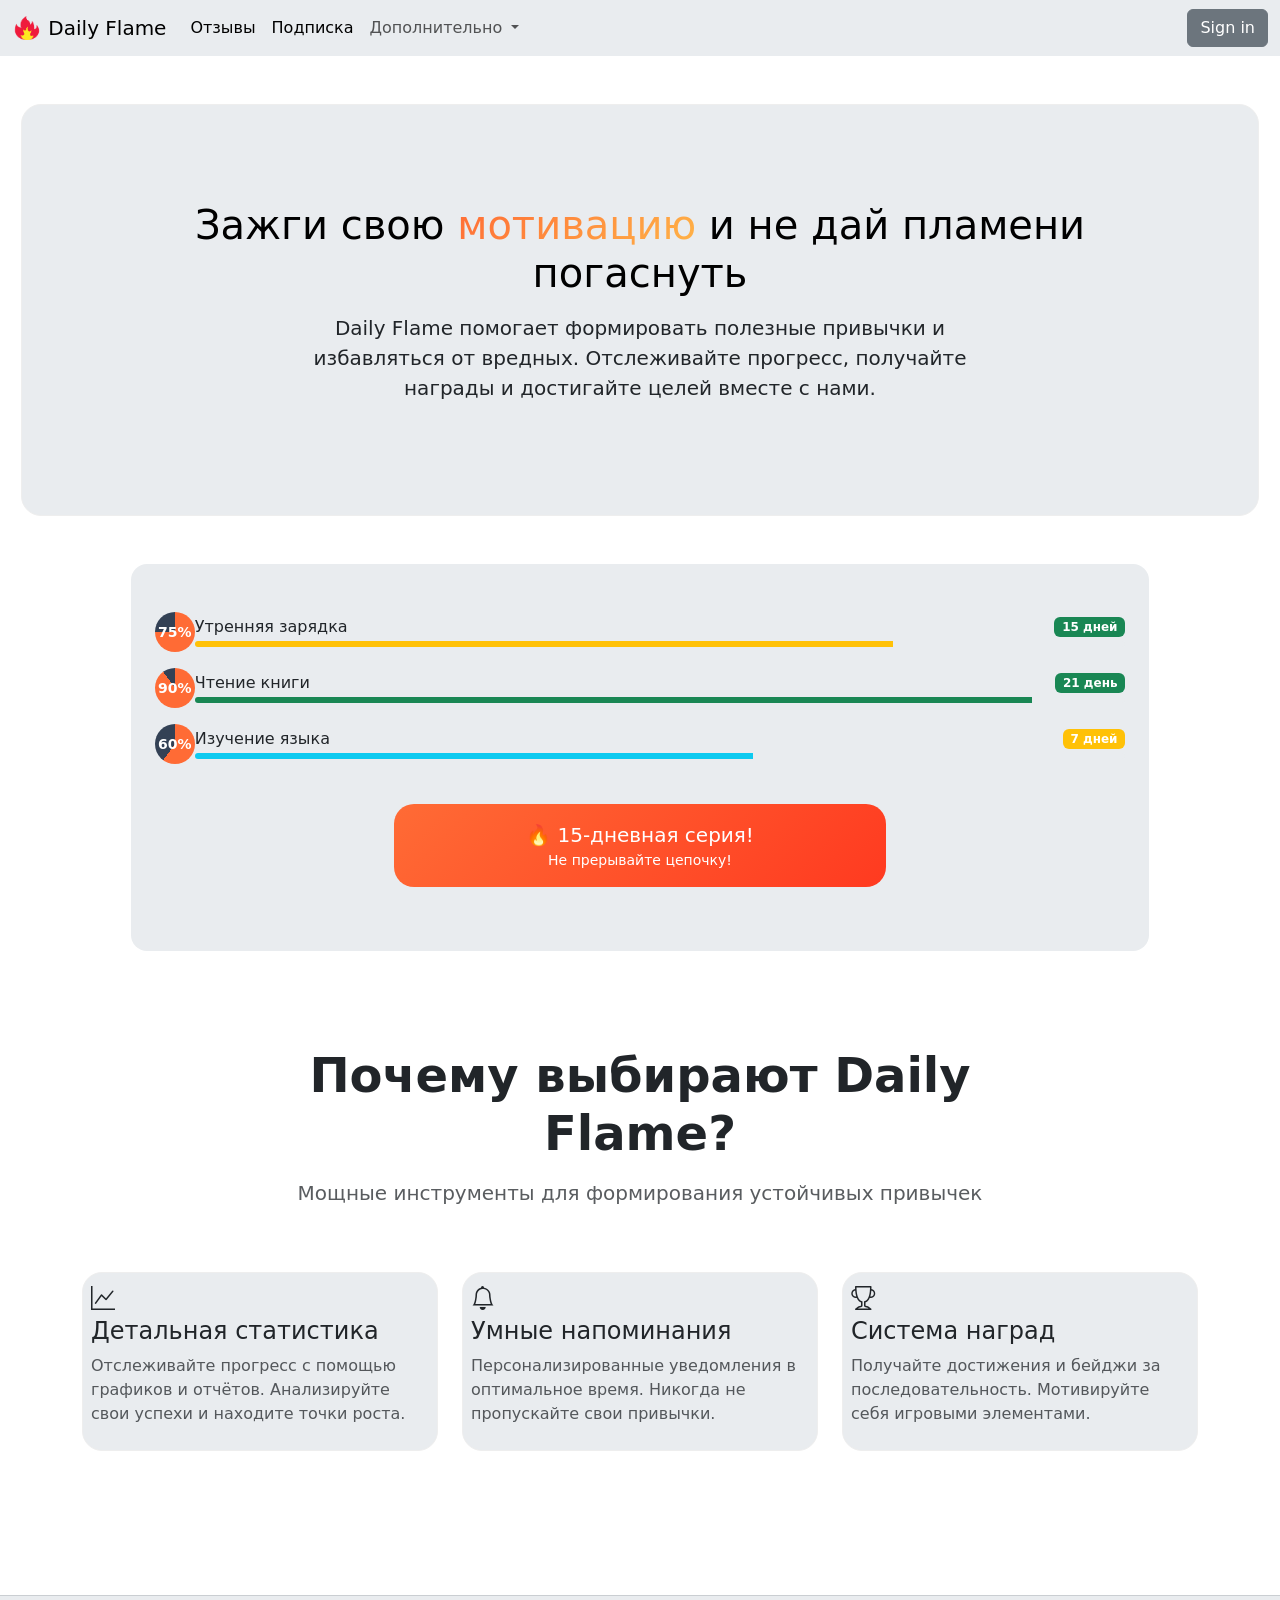
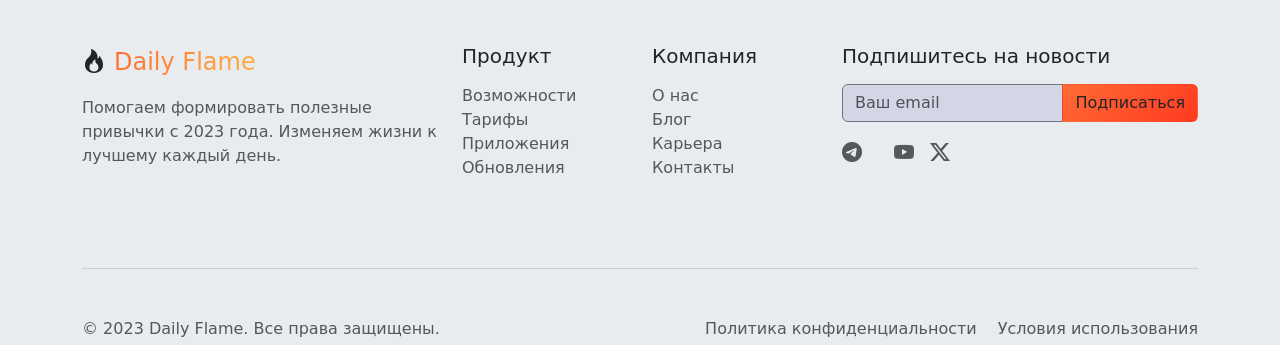
==== index.html @ 368c9c00 "the seventh practice" ====
<!DOCTYPE html>
<html lang="ru">
	<head>
		<meta charset="UTF-8">
		<meta name="viewport" content="width=device-width, initial-scale=1.0">
		<link rel="icon" href="/home/alexander/Pictures/flameflame.ico" type="image/x-icon">
		<link href="https://cdn.jsdelivr.net/npm/bootstrap@5.3.8/dist/css/bootstrap.min.css" rel="stylesheet" 
		 	integrity="sha384-sRIl4kxILFvY47J16cr9ZwB07vP4J8+LH7qKQnuqkuIAvNWLzeN8tE5YBujZqJLB" crossorigin="anonymous">
		<link rel="stylesheet" href="styles/style.css">
		<link rel="stylesheet" href="https://cdn.jsdelivr.net/npm/bootstrap-icons@1.13.1/font/bootstrap-icons.min.css">
		<title>Daily Flame</title>
	</head>
	<body>
		<header class="sticky-top">
			<nav class="navbar navbar-expand-lg bg-body-secondary">
				<div class="container-fluid">
    					<a class="navbar-brand" href="#">
						<img src="assets/icons/flameflame.png" alt="Logo" 
							width="30" height="24" class="d-inline-block align-text-top">
						Daily Flame
					</a>
    					<button class="navbar-toggler" type="button" data-bs-toggle="collapse" 
						data-bs-target="#navbarSupportedContent" aria-controls="navbarSupportedContent" 
						aria-expanded="false" aria-label="Toggle navigation">
      						<span class="navbar-toggler-icon"></span>
    					</button>
    					<div class="collapse navbar-collapse" id="navbarSupportedContent">
      						<ul class="navbar-nav me-auto mb-2 mb-lg-0">
        						<li class="nav-item">
          							<a class="nav-link active" aria-current="page" href="#">Отзывы</a>
        						</li>
							<li class="nav-item">
                                                                <a class="nav-link active" aria-current="page" href="#">Подписка</a>
                                                        </li>
        						<li class="nav-item dropdown">
          							<a class="nav-link dropdown-toggle" href="#" role="button" 
									data-bs-toggle="dropdown" aria-expanded="false">
            								Дополнительно
          							</a>

          							<ul class="dropdown-menu">
									<li><a class="dropdown-item" href="#">FAQ</a></li>
            								<li><a class="dropdown-item" href="pages/about-a-project.html">О проекте</a></li>
									<li><a class="dropdown-item" href="#">Наши контакты</a></li>
            								<li><hr class="dropdown-divider"></li>
            								<li><a class="dropdown-item text-danger" href="#">Отправить отчёт об ошибке</a></li>
          							</ul>
        						</li>
      						</ul>
						<a href="pages/sign-in.html" class="btn btn-secondary" type="button">Sign in</a>
    					</div>
  				</div>
			</nav>
		</header>
		<main>
			<div class="my-5 d-flex justify-content-center" id="logo-motive"> 
				<div class="p-5 px-20 text-center border-1 bg-body-secondary feature-card" id="logo-motive-card"> 
					<div class="container py-5"> 
						<h1 class="text-body-emphasis">
							<p>Зажги свою <span class="flame-gradient-text">мотивацию</span> 
								и не дай пламени погаснуть
							</p>
						</h1> 
						<p class="col-lg-8 mx-auto lead">
							 Daily Flame помогает формировать полезные привычки и избавляться от вредных. 
							 Отслеживайте прогресс, получайте награды и достигайте целей вместе с нами.
						</p> 
					</div> 
				</div> 
			</div>
			<div class="container col-xl-10 col-xxl-8 px-4"> 
				<div class="bg-body-secondary rounded-4 px-4 align-items-center g-lg-5 py-5"> 
					<div class="d-flex align-items-center mb-3">
						<div class="progress-circle progress-75">
							<span class="small fw-bold">75%</span>
						</div>
                                		<div class="flex-grow-1">
                                    			<div class="d-flex justify-content-between">
                                        			<h6 class="mb-0">Утренняя зарядка</h6>
                                        			<span class="badge bg-success">15 дней</span>
                                    			</div>
                                    			<div class="progress mt-1" style="height: 6px;">
                                        			<div class="progress-bar bg-warning" style="width: 75%"></div>
                                    			</div>
                                		</div>
                            		</div>

                            		<div class="d-flex align-items-center mb-3">
                                		<div class="progress-circle progress-90">
                                    			<span class="small fw-bold">90%</span>
                                		</div>
                                		<div class="flex-grow-1">
                                    			<div class="d-flex justify-content-between">
                                        			<h6 class="mb-0">Чтение книги</h6>
                                        			<span class="badge bg-success">21 день</span>
                                    			</div>
                                    			<div class="progress mt-1" style="height: 6px;">
                                        			<div class="progress-bar bg-success" style="width: 90%"></div>
                                    			</div>
                                		</div>
                            		</div>

                            		<div class="d-flex align-items-center mb-3">
                                		<div class="progress-circle progress-60">
                                    			<span class="small fw-bold">60%</span>
                                		</div>
                                		<div class="flex-grow-1">
                                    			<div class="d-flex justify-content-between">
                                        			<h6 class="mb-0">Изучение языка</h6>
                                        			<span class="badge bg-warning">7 дней</span>
                                    			</div>
                                    			<div class="progress mt-1" style="height: 6px;">
                                        			<div class="progress-bar bg-info" style="width: 60%"></div>
                                    			</div>
                                		</div>
                            		</div>
                            		<div class="text-center mt-4 py-3 d-flex justify-content-center">
                                		<a class="stats-card p-3 row border-0 text-decoration-none" id="button-strike" href="#">
                                    			<span class="mb-0 h5-class">🔥 15-дневная серия!</span>
                                    			<small>Не прерывайте цепочку!</small>
                                		</a>
                            		</div>
				</div> 
			</div>
			<section id="features" class="py-5">
        			<div class="container py-5">
            				<div class="row mb-5">
                				<div class="col-lg-8 mx-auto text-center">
                    					<h2 class="display-5 fw-bold mb-3">
								Почему выбирают Daily Flame?
							</h2>
                    					<p class="lead text-muted">
								Мощные инструменты для формирования устойчивых привычек
							</p>
                				</div>
            				</div>
					<div class="row g-4">
                				<div class="col-md-4">
                    					<div class="feature-card bg-body-secondary" id="chart-card">
                        					<div class="feature-icon">
                            						<i class="bi bi-graph-up fs-4"></i>
                        					</div>
                        					<h4>Детальная статистика</h4>
                        					<p class="text-muted">
									Отслеживайте прогресс с помощью графиков и отчётов. 
									Анализируйте свои успехи и находите точки роста.
								</p>
                    					</div>
                				</div>
                				<div class="col-md-4">
                    					<div class="feature-card bg-body-secondary" id="notif-card">
                        					<div class="feature-icon">
                            						<i class="bi bi-bell fs-4"></i>
                        					</div>
                        					<h4>Умные напоминания</h4>
                        					<p class="text-muted">
									Персонализированные уведомления в оптимальное время. 
									Никогда не пропускайте свои привычки.
								</p>
                    					</div>
                				</div>
                				<div class="col-md-4">
                    					<div class="feature-card bg-body-secondary" id="reward-card">
                        					<div class="feature-icon">
                            						<i class="bi bi-trophy fs-4"></i>
                        					</div>
                        					<h4>Система наград</h4>
                        					<p class="text-muted">
									Получайте достижения и бейджи за последовательность. 
									Мотивируйте себя игровыми элементами.
								</p>
                    					</div>
                				</div>
            				</div>
        			</div>
    			</section>
			<footer class="footer bg-body-secondary">
				<hr class="border-secondary my-5">
        			<div class="container bg-body-secondary">
            				<div class="row">
                				<div class="col-lg-4 mb-4">
                    					<a class="navbar-brand d-flex align-items-center mb-3" href="#">
                        					<div class="feature-icon me-2">
                            						<i class="bi bi-fire fs-4"></i>
                        					</div>
                        					<span class="h4 mb-0 flame-gradient-text">Daily Flame</span>
                    					</a>
                    					<p class="text-muted">
								Помогаем формировать полезные привычки с 2023 года. 
								Изменяем жизни к лучшему каждый день.
							</p>
                				</div>
                				<div class="col-lg-2 col-md-4 mb-4">
                    					<h5 class="mb-3">Продукт</h5>
                    					<ul class="list-unstyled">
                        					<li>
									<a href="#" class="text-decoration-none text-muted">
										Возможности
									</a>
								</li>
                        					<li>
									<a href="#" class="text-decoration-none text-muted">
										Тарифы
									</a>
								</li>
                        					<li>
									<a href="#" class="text-decoration-none text-muted">
										Приложения
									</a>
								</li>
                        					<li>
									<a href="#" class="text-decoration-none text-muted">
										Обновления
									</a>
								</li>
                    					</ul>
                				</div>
                				<div class="col-lg-2 col-md-4 mb-4">
                    					<h5 class="mb-3">Компания</h5>
                    					<ul class="list-unstyled">
                        					<li>
									<a href="#" class="text-decoration-none text-muted">
										О нас
									</a>
								</li>
                        					<li>
									<a href="#" class="text-decoration-none text-muted">
										Блог
									</a>
								</li>
                        					<li>
									<a href="#" class="text-decoration-none text-muted">
										Карьера
									</a>
								</li>
                        					<li>
									<a href="#" class="text-decoration-none text-muted">
										Контакты
									</a>
								</li>
                    					</ul>
                				</div>
                				<div class="col-lg-4 col-md-4 mb-4">
                    					<h5 class="mb-3">Подпишитесь на новости</h5>
                    					<div class="input-group mb-3">
                        					<input type="email" class="form-control bg-color-lightgray border-secondary" 
									placeholder="Ваш email">
                        					<button class="btn linear-gradient-flame" type="button">
									Подписаться
								</button>
                    					</div>
                    					<div class="d-flex gap-3">
                        					<a href="#" class="text-muted">
									<i class="bi bi-telegram fs-5"></i>
								</a>
                        					<a href="#" class="text-muted">
									<i class="bi bi-vk fs-5"></i>
								</a>
                        					<a href="#" class="text-muted">
									<i class="bi bi-youtube fs-5"></i>
								</a>
                        					<a href="#" class="text-muted">
									<i class="bi bi-twitter-x fs-5"></i>
								</a>
                    					</div>
                				</div>
            				</div>
            				<hr class="border-secondary my-5">
            				<div class="row pb-1">
                				<div class="col-md-6 text-muted">
                    					© 2023 Daily Flame. Все права защищены.
                				</div>
                				<div class="col-md-6 text-end text-muted">
                    					<a href="#" class="text-decoration-none text-muted me-3">
								Политика конфиденциальности
							</a>
                    					<a href="#" class="text-decoration-none text-muted">
								Условия использования
							</a>
                				</div>
            				</div>
        			</div>
    			</footer>

		</main>
		<script src="https://cdn.jsdelivr.net/npm/bootstrap@5.3.8/dist/js/bootstrap.bundle.min.js" 
			integrity="sha384-FKyoEForCGlyvwx9Hj09JcYn3nv7wiPVlz7YYwJrWVcXK/BmnVDxM+D2scQbITxI" crossorigin="anonymous">
		</script>
	</body>
</html>
---- styles/style.css ----
:root {
	--flame-orange: #FF6B35;
	--flame-red: #FF3A20;
	--flame-yellow: #FFB347;
	--bg-dark: #0f172a;
	--bg-card: #1e293b;
	--primary-color: #4361ee;
	--secondary-color: #3a0ca3;
	--accent-color: #7209b7;
	--dark-bg: #121212;
	--card-bg: #1e1e1e;
	--text-light: #f8f9fa;
	--text-muted: #adb5bd;
}

* {
        margin: 0;
        padding: 0px;
        box-sizing: border-box;
}

.flame-gradient-text {
	background: linear-gradient(135deg, var(--flame-orange), var(--flame-yellow));
	color: transparent;
	background-clip: text;
}

.b-divider {
    width: 100%;
    height: 3rem;
    background-color: #0000001a;
    border: solid rgba(0, 0, 0, .15);
    border-width: 1px 0;
    box-shadow: inset 0 .5em 1.5em #0000001a, 
    		inset 0 .125em .5em #000000;
}

.progress-90 {
	background: conic-gradient(var(--flame-orange) 90%, #334155 0);
}

.progress-60 {
	background: conic-gradient(var(--flame-orange) 60%, #334155 0);
}

.progress-75 {
	background: conic-gradient(var(--flame-orange) 75%, #334155 0);
}

.progress-circle {
	border-radius: 50%;
	width: 40px;
	height: 40px;
	color: white;
	display: flex;
	align-items: center;
	justify-content: center;
}

.stats-card {
	background: linear-gradient(135deg, var(--flame-orange), var(--flame-red));
        color: white;
        border-radius: 20px;
        padding: 40px;
        text-align: center;
}

.linear-gradient-flame {
	background: linear-gradient(135deg, var(--flame-orange), var(--flame-red));
}

.h5-class {
	font-size: 1.25em;
}

.bg-color-gray {
	background: #9F9FA9;
}

.bg-color-lightgray {
	background: #D2D6E5;
}

.feature-card {
	padding: 8px 8px;
	border: 1px solid #eee;
	border-radius: 20px;
}

.hr-card-line {
	background: #D2D6E5;
	border-radius: 50%;
	height: 3px;
}

.px-20 {
	padding: 20px 0;
}

#logo-motive:hover {
	transform: translateY(-10px) scale(1.02);
	transition: 1s;
}

#logo-motive-card:hover {
	border-color: var(--flame-orange);
}

#charts-container:hover {
	border-color: var(--flame-red));
}

#charts-container-round:hover {
	transform: translateY(-10px) scale(1.02);
	transition: 1s;
        border-color: var(--flame-red));
}

#button-strike:hover {
	border: 1px;
	transform: translateY(-10px) scale(1.02);
        transition: 1s;
}

#chart-card:hover {
	transform: translateY(-10px) scale(1.02);
        transition: 1s;
	border-color: var(--flame-orange);
}

#notif-card:hover {
	transform: translateY(-10px) scale(1.02);
        transition: 1s;
        border-color: var(--flame-orange);
}

#reward-card:hover {
	transform: translateY(-10px) scale(1.02);
        transition: 1s;
        border-color: var(--flame-orange);
}
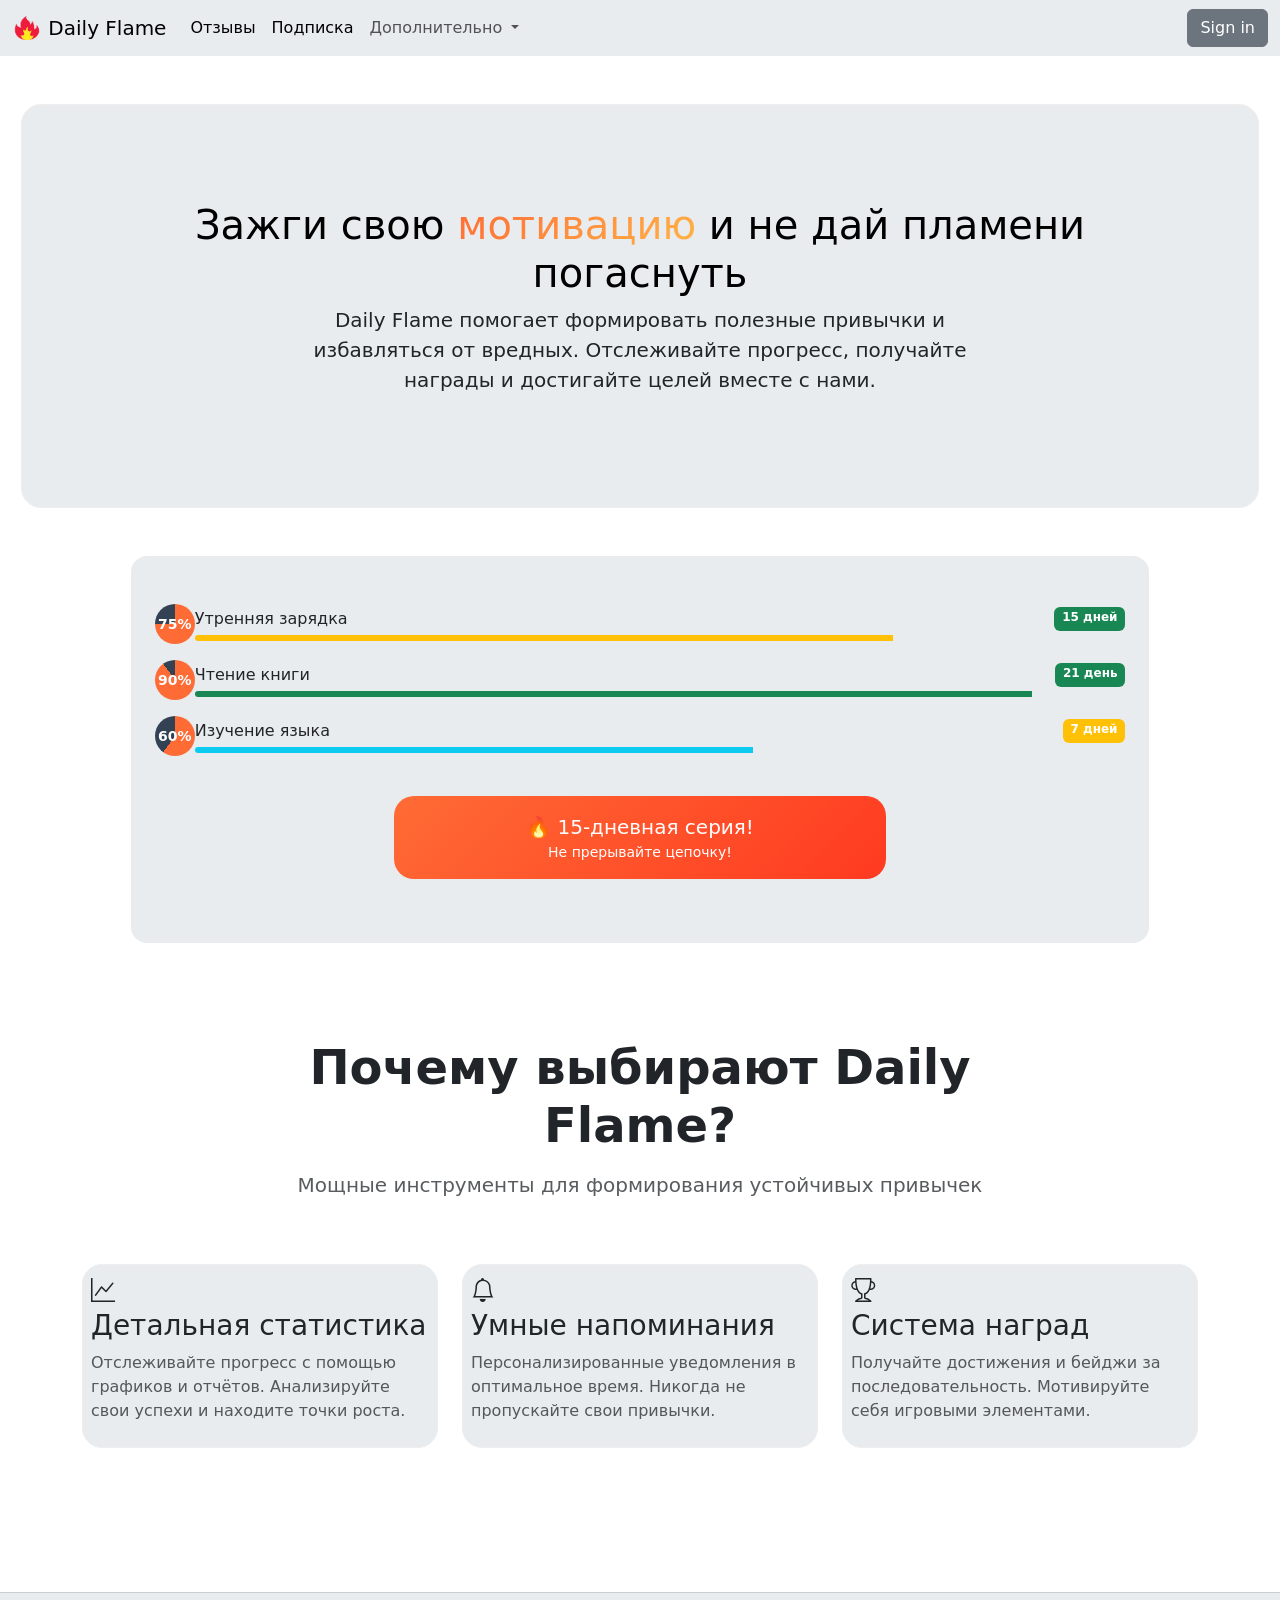
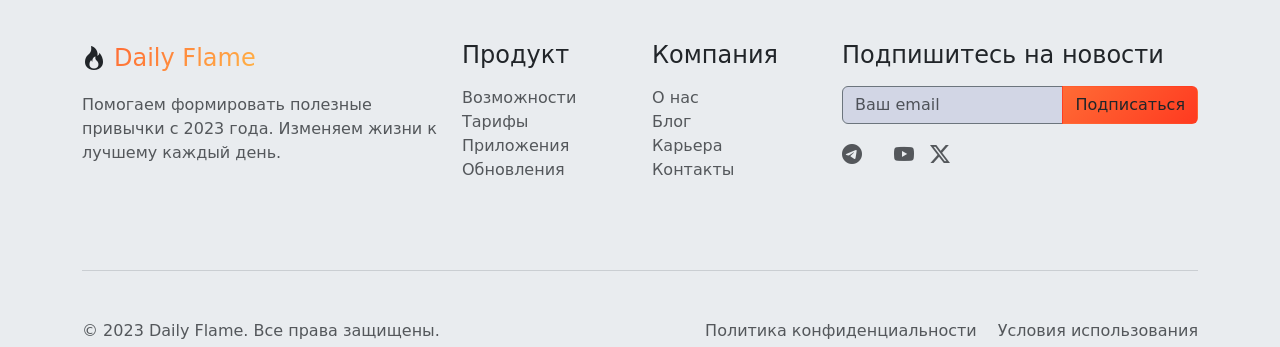
==== commit 6ff9142c: "fixed some html bugs" ====
--- a/index.html
+++ b/index.html
@@ -47,7 +47,7 @@
           							</ul>
         						</li>
       						</ul>
-						<a href="pages/sign-in.html" class="btn btn-secondary" type="button">Sign in</a>
+						<a href="pages/sign-in.html" class="btn btn-secondary">Sign in</a>
     					</div>
   				</div>
 			</nav>
@@ -57,9 +57,8 @@
 				<div class="p-5 px-20 text-center border-1 bg-body-secondary feature-card" id="logo-motive-card"> 
 					<div class="container py-5"> 
 						<h1 class="text-body-emphasis">
-							<p>Зажги свою <span class="flame-gradient-text">мотивацию</span> 
+							Зажги свою <span class="flame-gradient-text">мотивацию</span> 
 								и не дай пламени погаснуть
-							</p>
 						</h1> 
 						<p class="col-lg-8 mx-auto lead">
 							 Daily Flame помогает формировать полезные привычки и избавляться от вредных. 
@@ -76,7 +75,7 @@
 						</div>
                                 		<div class="flex-grow-1">
                                     			<div class="d-flex justify-content-between">
-                                        			<h6 class="mb-0">Утренняя зарядка</h6>
+                                        			<p class="mb-0">Утренняя зарядка</p>
                                         			<span class="badge bg-success">15 дней</span>
                                     			</div>
                                     			<div class="progress mt-1" style="height: 6px;">
@@ -91,7 +90,7 @@
                                 		</div>
                                 		<div class="flex-grow-1">
                                     			<div class="d-flex justify-content-between">
-                                        			<h6 class="mb-0">Чтение книги</h6>
+                                        			<p class="mb-0">Чтение книги</p>
                                         			<span class="badge bg-success">21 день</span>
                                     			</div>
                                     			<div class="progress mt-1" style="height: 6px;">
@@ -106,7 +105,7 @@
                                 		</div>
                                 		<div class="flex-grow-1">
                                     			<div class="d-flex justify-content-between">
-                                        			<h6 class="mb-0">Изучение языка</h6>
+                                        			<p class="mb-0">Изучение языка</p>
                                         			<span class="badge bg-warning">7 дней</span>
                                     			</div>
                                     			<div class="progress mt-1" style="height: 6px;">
@@ -140,7 +139,7 @@
                         					<div class="feature-icon">
                             						<i class="bi bi-graph-up fs-4"></i>
                         					</div>
-                        					<h4>Детальная статистика</h4>
+                        					<h3>Детальная статистика</h3>
                         					<p class="text-muted">
 									Отслеживайте прогресс с помощью графиков и отчётов. 
 									Анализируйте свои успехи и находите точки роста.
@@ -152,7 +151,7 @@
                         					<div class="feature-icon">
                             						<i class="bi bi-bell fs-4"></i>
                         					</div>
-                        					<h4>Умные напоминания</h4>
+                        					<h3>Умные напоминания</h3>
                         					<p class="text-muted">
 									Персонализированные уведомления в оптимальное время. 
 									Никогда не пропускайте свои привычки.
@@ -164,7 +163,7 @@
                         					<div class="feature-icon">
                             						<i class="bi bi-trophy fs-4"></i>
                         					</div>
-                        					<h4>Система наград</h4>
+                        					<h3>Система наград</h3>
                         					<p class="text-muted">
 									Получайте достижения и бейджи за последовательность. 
 									Мотивируйте себя игровыми элементами.
@@ -191,7 +190,7 @@
 							</p>
                 				</div>
                 				<div class="col-lg-2 col-md-4 mb-4">
-                    					<h5 class="mb-3">Продукт</h5>
+                    					<h4 class="mb-3">Продукт</h4>
                     					<ul class="list-unstyled">
                         					<li>
 									<a href="#" class="text-decoration-none text-muted">
@@ -216,7 +215,7 @@
                     					</ul>
                 				</div>
                 				<div class="col-lg-2 col-md-4 mb-4">
-                    					<h5 class="mb-3">Компания</h5>
+                    					<h4 class="mb-3">Компания</h4>
                     					<ul class="list-unstyled">
                         					<li>
 									<a href="#" class="text-decoration-none text-muted">
@@ -241,7 +240,7 @@
                     					</ul>
                 				</div>
                 				<div class="col-lg-4 col-md-4 mb-4">
-                    					<h5 class="mb-3">Подпишитесь на новости</h5>
+                    					<h4 class="mb-3">Подпишитесь на новости</h4>
                     					<div class="input-group mb-3">
                         					<input type="email" class="form-control bg-color-lightgray border-secondary" 
 									placeholder="Ваш email">
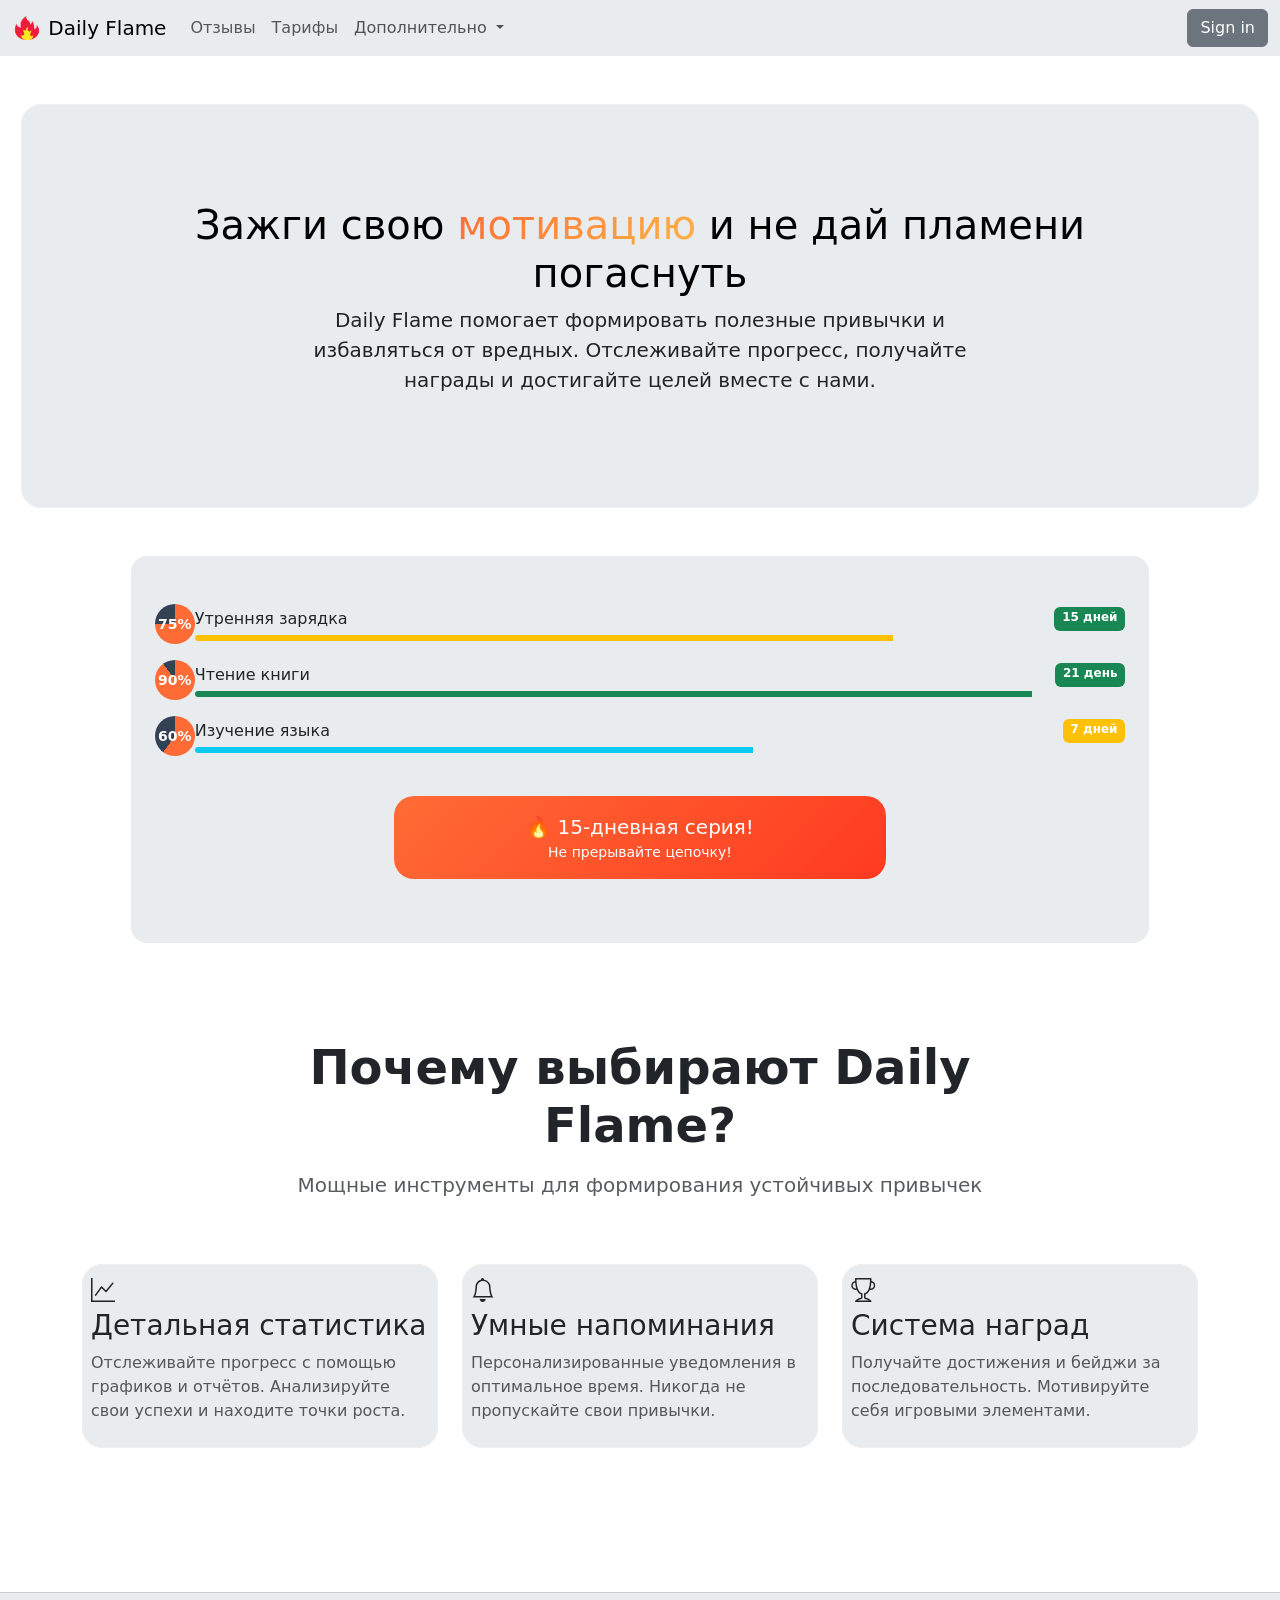
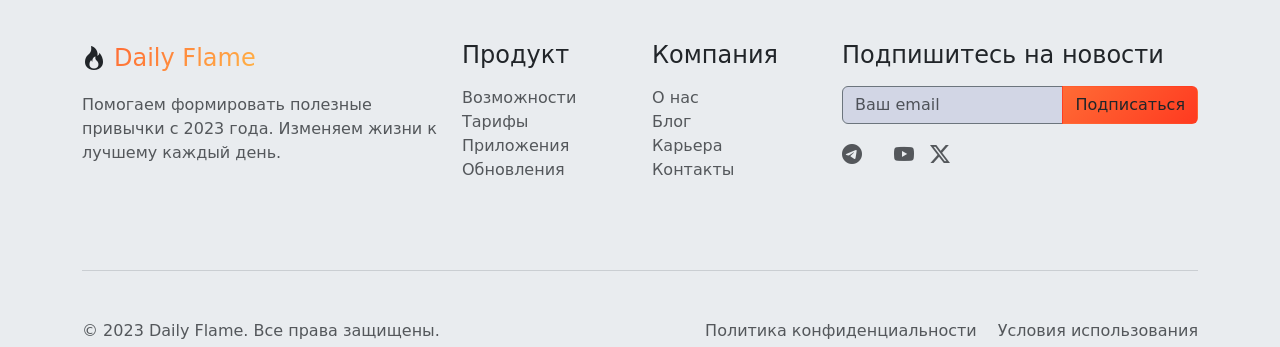
==== commit fd6c0edc: "added some features" ====
--- a/index.html
+++ b/index.html
@@ -27,10 +27,10 @@
     					<div class="collapse navbar-collapse" id="navbarSupportedContent">
       						<ul class="navbar-nav me-auto mb-2 mb-lg-0">
         						<li class="nav-item">
-          							<a class="nav-link active" aria-current="page" href="#">Отзывы</a>
+          							<a class="nav-link active text-muted" aria-current="page" href="#">Отзывы</a>
         						</li>
 							<li class="nav-item">
-                                                                <a class="nav-link active" aria-current="page" href="#">Подписка</a>
+                                                                <a class="nav-link active text-muted" aria-current="page" href="pages/pricing.html">Тарифы</a>
                                                         </li>
         						<li class="nav-item dropdown">
           							<a class="nav-link dropdown-toggle" href="#" role="button" 
@@ -39,7 +39,7 @@
           							</a>
 
           							<ul class="dropdown-menu">
-									<li><a class="dropdown-item" href="#">FAQ</a></li>
+									<li><a class="dropdown-item" href="pages/faq.html">FAQ</a></li>
             								<li><a class="dropdown-item" href="pages/about-a-project.html">О проекте</a></li>
 									<li><a class="dropdown-item" href="#">Наши контакты</a></li>
             								<li><hr class="dropdown-divider"></li>
@@ -52,6 +52,7 @@
   				</div>
 			</nav>
 		</header>
+		<!--
 		<main>
 			<div class="my-5 d-flex justify-content-center" id="logo-motive"> 
 				<div class="p-5 px-20 text-center border-1 bg-body-secondary feature-card" id="logo-motive-card"> 
@@ -114,7 +115,7 @@
                                 		</div>
                             		</div>
                             		<div class="text-center mt-4 py-3 d-flex justify-content-center">
-                                		<a class="stats-card p-3 row border-0 text-decoration-none" id="button-strike" href="#">
+                                		<a class="stats-card p-3 row border-0 text-decoration-none" id="button-strike" href="pages/sign-in.html">
                                     			<span class="mb-0 h5-class">🔥 15-дневная серия!</span>
                                     			<small>Не прерывайте цепочку!</small>
                                 		</a>
@@ -280,8 +281,237 @@
             				</div>
         			</div>
     			</footer>
+		<main>
+		-->
+		<main>
+			<div class="my-5 d-flex justify-content-center" id="logo-motive">
+				<div class="p-5 px-20 text-center border-1 bg-body-secondary feature-card" id="logo-motive-card">
+					<div class="container py-5">
+						<h1 class="text-body-emphasis">
+							Зажги свою <span class="flame-gradient-text">мотивацию</span>
+								и не дай пламени погаснуть
+						</h1>
+						<p class="col-lg-8 mx-auto lead">
+							 Daily Flame помогает формировать полезные привычки и избавляться от вредных.
+							 Отслеживайте прогресс, получайте награды и достигайте целей вместе с нами.
+						</p>
+					</div>
+				</div>
+			</div>
+			<div class="container col-xl-10 col-xxl-8 px-4">
+				<div class="bg-body-secondary rounded-4 px-4 align-items-center g-lg-5 py-5">
+					<div class="d-flex align-items-center mb-3">
+						<div class="progress-circle progress-75">
+							<span class="small fw-bold">75%</span>
+						</div>
+                                		<div class="flex-grow-1">
+                                    			<div class="d-flex justify-content-between">
+                                        			<p class="mb-0">Утренняя зарядка</p>
+                                        			<span class="badge bg-success">15 дней</span>
+                                    			</div>
+                                    			<div class="progress mt-1" style="height: 6px;">
+                                        			<div class="progress-bar bg-warning" style="width: 75%"></div>
+                                    			</div>
+                                		</div>
+                            		</div>
 
+                            		<div class="d-flex align-items-center mb-3">
+                                		<div class="progress-circle progress-90">
+                                    			<span class="small fw-bold">90%</span>
+                                		</div>
+                                		<div class="flex-grow-1">
+                                    			<div class="d-flex justify-content-between">
+                                        			<p class="mb-0">Чтение книги</p>
+                                        			<span class="badge bg-success">21 день</span>
+                                    			</div>
+                                    			<div class="progress mt-1" style="height: 6px;">
+                                        			<div class="progress-bar bg-success" style="width: 90%"></div>
+                                    			</div>
+                                		</div>
+                            		</div>
+
+                            		<div class="d-flex align-items-center mb-3">
+                                		<div class="progress-circle progress-60">
+                                    			<span class="small fw-bold">60%</span>
+                                		</div>
+                                		<div class="flex-grow-1">
+                                    			<div class="d-flex justify-content-between">
+                                        			<p class="mb-0">Изучение языка</p>
+                                        			<span class="badge bg-warning">7 дней</span>
+                                    			</div>
+                                    			<div class="progress mt-1" style="height: 6px;">
+                                        			<div class="progress-bar bg-info" style="width: 60%"></div>
+                                    			</div>
+                                		</div>
+                            		</div>
+                            		<div class="text-center mt-4 py-3 d-flex justify-content-center">
+                                		<a class="stats-card p-3 row border-0 text-decoration-none" id="button-strike" href="pages/sign-in.html">
+                                    			<span class="mb-0 h5-class">🔥 15-дневная серия!</span>
+                                    			<small>Не прерывайте цепочку!</small>
+                                		</a>
+                            		</div>
+				</div>
+			</div>
+			<section id="features" class="py-5">
+        			<div class="container py-5">
+            				<div class="row mb-5">
+                				<div class="col-lg-8 mx-auto text-center">
+                    					<h2 class="display-5 fw-bold mb-3">
+								Почему выбирают Daily Flame?
+							</h2>
+                    					<p class="lead text-muted">
+								Мощные инструменты для формирования устойчивых привычек
+							</p>
+                				</div>
+            				</div>
+					<div class="row g-4">
+                				<div class="col-md-4">
+                    					<div class="feature-card bg-body-secondary" id="chart-card">
+                        					<div class="feature-icon">
+                            						<i class="bi bi-graph-up fs-4"></i>
+                        					</div>
+                        					<h3>Детальная статистика</h3>
+                        					<p class="text-muted">
+									Отслеживайте прогресс с помощью графиков и отчётов.
+									Анализируйте свои успехи и находите точки роста.
+								</p>
+                    					</div>
+                				</div>
+                				<div class="col-md-4">
+                    					<div class="feature-card bg-body-secondary" id="notif-card">
+                        					<div class="feature-icon">
+                            						<i class="bi bi-bell fs-4"></i>
+                        					</div>
+                        					<h3>Умные напоминания</h3>
+                        					<p class="text-muted">
+									Персонализированные уведомления в оптимальное время.
+									Никогда не пропускайте свои привычки.
+								</p>
+                    					</div>
+                				</div>
+                				<div class="col-md-4">
+                    					<div class="feature-card bg-body-secondary" id="reward-card">
+                        					<div class="feature-icon">
+                            						<i class="bi bi-trophy fs-4"></i>
+                        					</div>
+                        					<h3>Система наград</h3>
+                        					<p class="text-muted">
+									Получайте достижения и бейджи за последовательность.
+									Мотивируйте себя игровыми элементами.
+								</p>
+                    					</div>
+                				</div>
+            				</div>
+        			</div>
+    			</section>
 		</main>
+		<footer class="footer bg-body-secondary">
+			<hr class="border-secondary my-5">
+        		<div class="container bg-body-secondary">
+            			<div class="row">
+                			<div class="col-lg-4 mb-4">
+                    				<a class="navbar-brand d-flex align-items-center mb-3" href="#">
+                        				<div class="feature-icon me-2">
+                            					<i class="bi bi-fire fs-4"></i>
+                        				</div>
+                        				<span class="h4 mb-0 flame-gradient-text">Daily Flame</span>
+                    				</a>
+                    				<p class="text-muted">
+							Помогаем формировать полезные привычки с 2023 года.
+							Изменяем жизни к лучшему каждый день.
+						</p>
+                			</div>
+                			<div class="col-lg-2 col-md-4 mb-4">
+                    				<h4 class="mb-3">Продукт</h4>
+                    				<ul class="list-unstyled">
+                        				<li>
+								<a href="#" class="text-decoration-none text-muted">
+									Возможности
+								</a>
+							</li>
+                        				<li>
+								<a href="#" class="text-decoration-none text-muted">
+									Тарифы
+								</a>
+							</li>
+                        				<li>
+								<a href="#" class="text-decoration-none text-muted">
+									Приложения
+								</a>
+							</li>
+                        				<li>
+								<a href="#" class="text-decoration-none text-muted">
+									Обновления
+								</a>
+							</li>
+                    				</ul>
+                			</div>
+                			<div class="col-lg-2 col-md-4 mb-4">
+                    				<h4 class="mb-3">Компания</h4>
+                    				<ul class="list-unstyled">
+                        				<li>
+								<a href="#" class="text-decoration-none text-muted">
+									О нас
+								</a>
+							</li>
+                        				<li>
+								<a href="#" class="text-decoration-none text-muted">
+									Блог
+								</a>
+							</li>
+                        				<li>
+								<a href="#" class="text-decoration-none text-muted">
+									Карьера
+								</a>
+							</li>
+                        				<li>
+								<a href="#" class="text-decoration-none text-muted">
+									Контакты
+								</a>
+							</li>
+                    				</ul>
+                			</div>
+                			<div class="col-lg-4 col-md-4 mb-4">
+                    				<h4 class="mb-3">Подпишитесь на новости</h4>
+                    				<div class="input-group mb-3">
+                        				<input type="email" class="form-control bg-color-lightgray border-secondary"
+								placeholder="Ваш email">
+                        				<button class="btn linear-gradient-flame" type="button">
+								Подписаться
+							</button>
+                    				</div>
+                    				<div class="d-flex gap-3">
+                        				<a href="#" class="text-muted">
+								<i class="bi bi-telegram fs-5"></i>
+							</a>
+                        				<a href="#" class="text-muted">
+								<i class="bi bi-vk fs-5"></i>
+							</a>
+                        				<a href="#" class="text-muted">
+								<i class="bi bi-youtube fs-5"></i>
+							</a>
+                        				<a href="#" class="text-muted">
+								<i class="bi bi-twitter-x fs-5"></i>
+							</a>
+                    				</div>
+                			</div>
+            			</div>
+            			<hr class="border-secondary my-5">
+            			<div class="row pb-1">
+                			<div class="col-md-6 text-muted">
+                    				© 2023 Daily Flame. Все права защищены.
+                			</div>
+                			<div class="col-md-6 text-end text-muted">
+                    				<a href="#" class="text-decoration-none text-muted me-3">
+							Политика конфиденциальности
+						</a>
+                    				<a href="#" class="text-decoration-none text-muted">
+							Условия использования
+						</a>
+                			</div>
+            			</div>
+        		</div>
+    		</footer>
 		<script src="https://cdn.jsdelivr.net/npm/bootstrap@5.3.8/dist/js/bootstrap.bundle.min.js" 
 			integrity="sha384-FKyoEForCGlyvwx9Hj09JcYn3nv7wiPVlz7YYwJrWVcXK/BmnVDxM+D2scQbITxI" crossorigin="anonymous">
 		</script>
